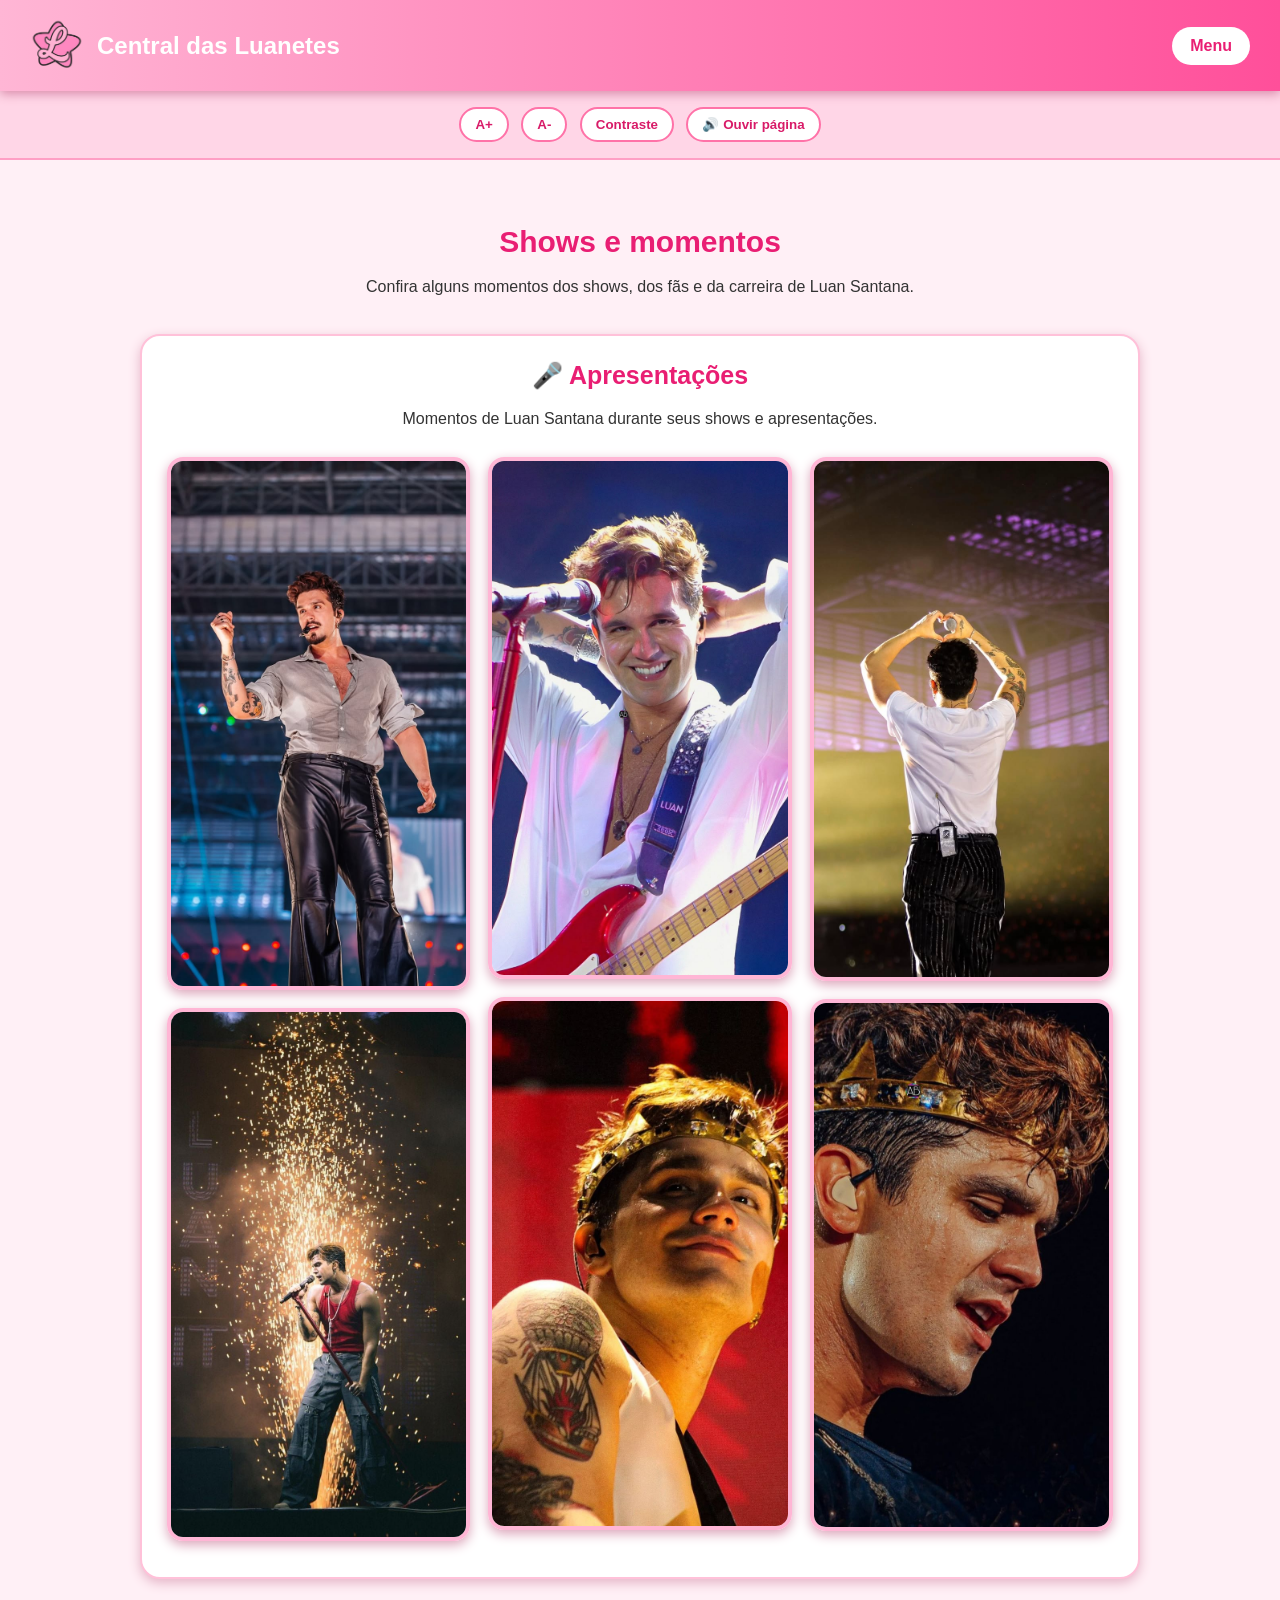
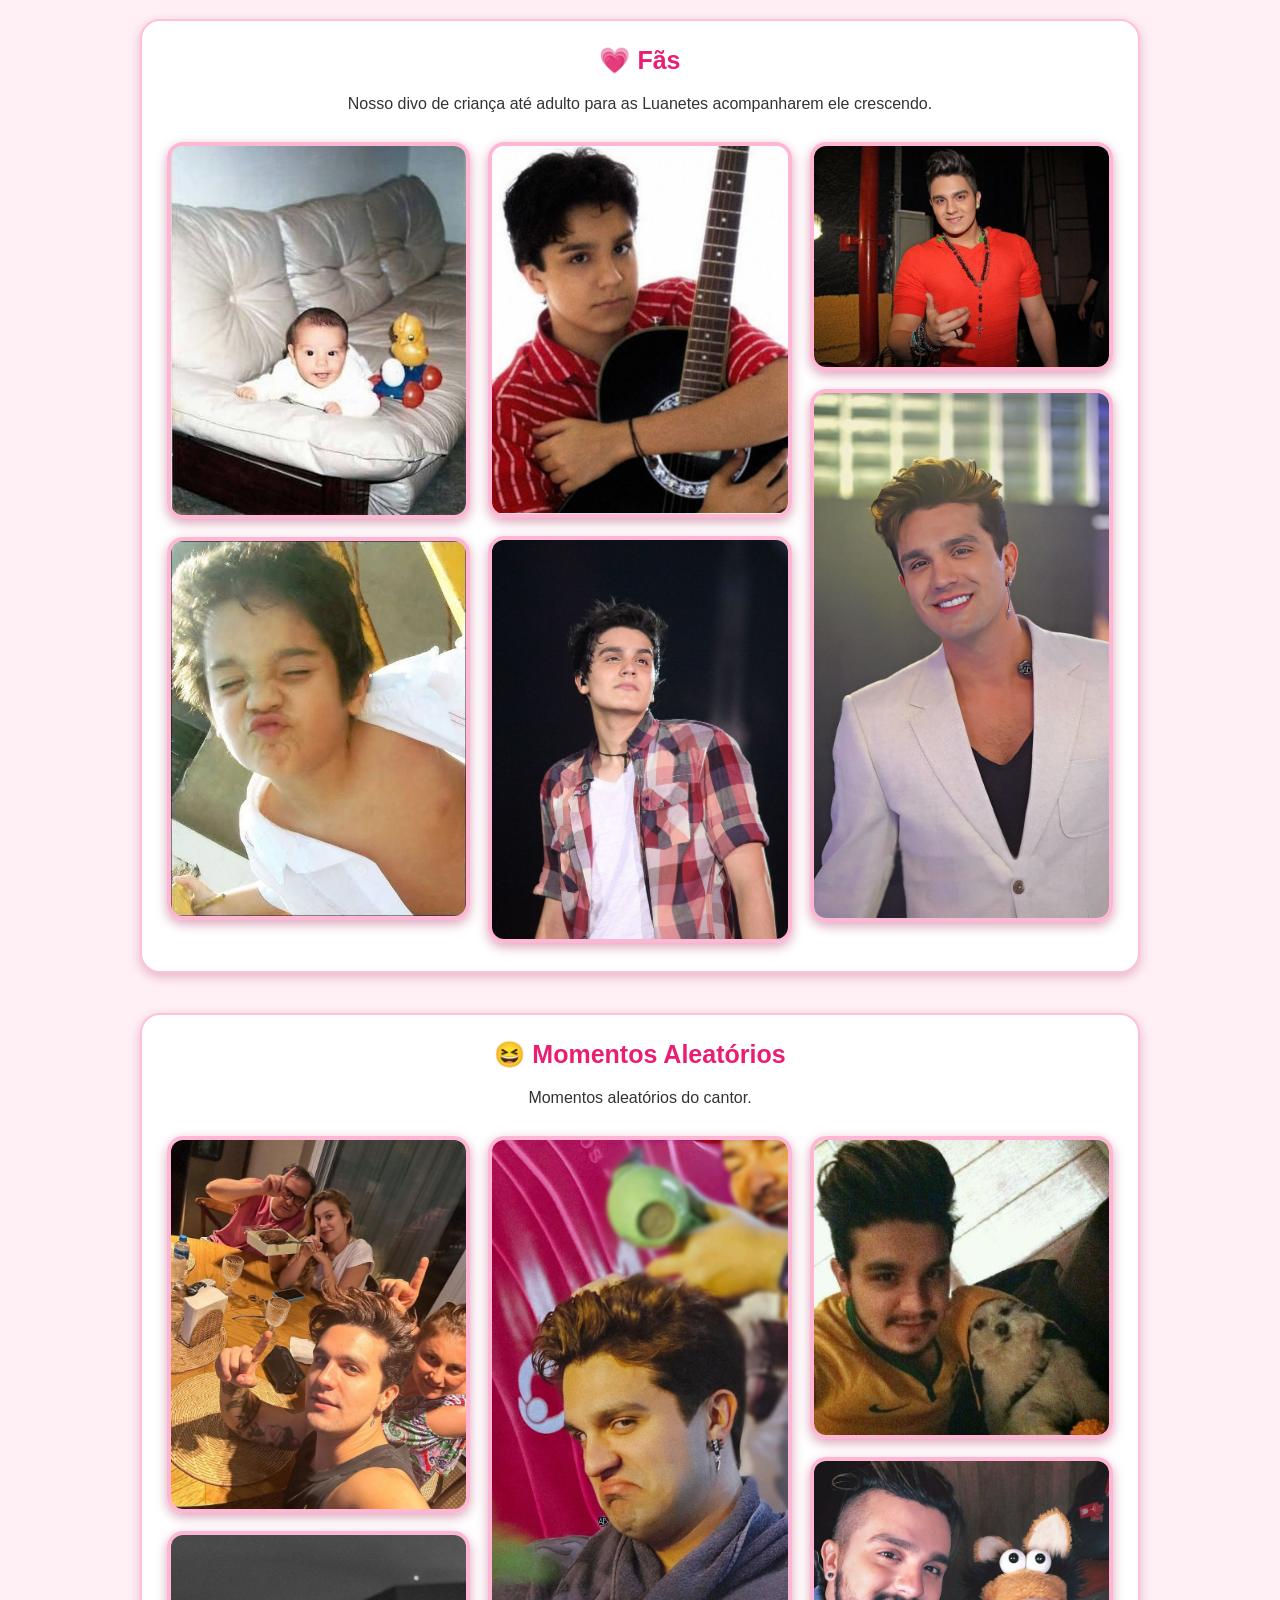
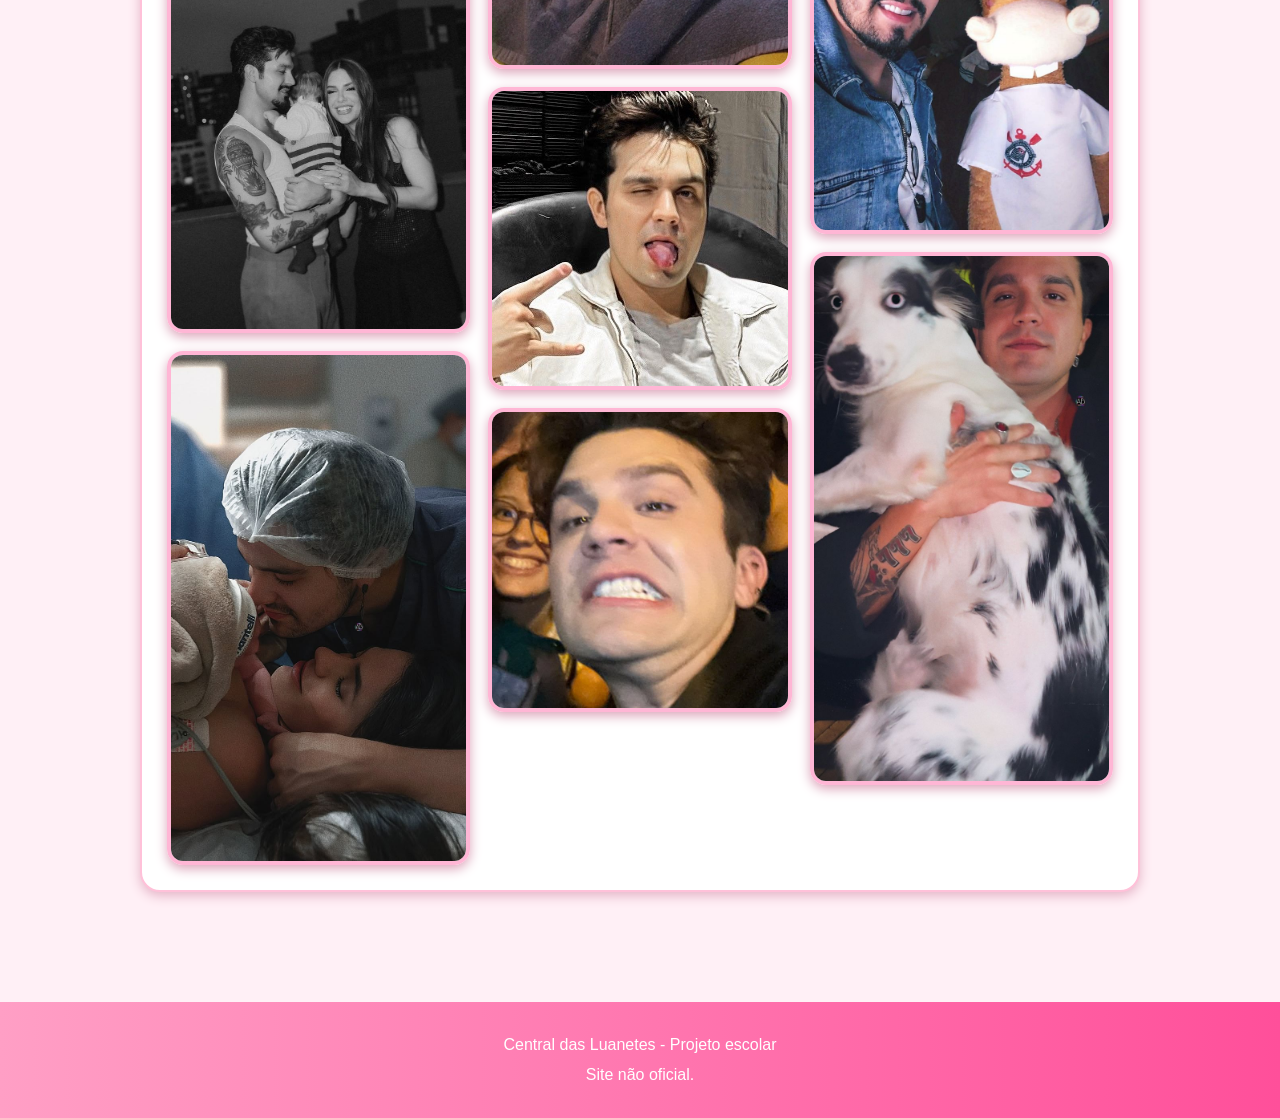
==== galeria.html @ 8901a478 "feat(galeria): add a photo gallery of the singer" ====
<!doctype html>
<html lang="pt-BR">
  <head>
    <meta charset="UTF-8" />
    <meta name="viewport" content="width=device-width, initial-scale=1.0" />
    <title>Shows - Central das Luanetes</title>
    <link rel="stylesheet" href="style.css" />
  </head>

  <body>
    <a class="pular-conteudo" href="#conteudo"> Pular para o conteúdo </a>

    <header>
      <div class="logo">
        <img src="imagens/logo.jpg" alt="Logo da Central das Luanetes" />
        <h1>Central das Luanetes</h1>
      </div>

      <button
        id="btn-menu"
        aria-expanded="false"
        aria-controls="menu-principal"
      >
        Menu
      </button>

      <nav id="menu-principal" class="menu" aria-hidden="true">
        <ul>
          <li><a href="index.html">Início</a></li>
          <li><a href="luan.html">Sobre o Luan</a></li>
          <li><a href="musicas.html">Músicas</a></li>
          <li><a href="videos.html">Vídeos</a></li>
          <li><a href="galeria.html">Galeria</a></li>
          <li><a href="shows.html">Shows</a></li>
        </ul>
      </nav>
    </header>

    <section class="acessibilidade" aria-label="Controles de acessibilidade">
      <button id="aumentar-fonte">A+</button>
      <button id="diminuir-fonte">A-</button>
      <button id="contraste">Contraste</button>
      <button id="narrar">🔊 Ouvir página</button>
    </section>

    <main id="conteudo">
      <h2>Shows e momentos</h2>

      <p class="texto-centralizado">
        Confira alguns momentos dos shows, dos fãs e da carreira de Luan
        Santana.
      </p>

      <section class="secao-galeria">
        <h3>🎤 Apresentações</h3>

        <p>Momentos de Luan Santana durante seus shows e apresentações.</p>

        <div class="galeria-pinterest">
          <img
            src="imagens/apresentacao1.jpg"
            alt="Luan Santana durante uma apresentação"
          />

          <img
            src="imagens/apresentacao2.jpg"
            alt="Luan Santana cantando durante um show"
          />

          <img src="imagens/apresentacao3.jpg" alt="Luan Santana no palco" />

          <img
            src="imagens/apresentacao4.jpg"
            alt="Luan Santana se apresentando para o público"
          />

          <img
            src="imagens/apresentacao5.jpg"
            alt="Luan Santana mostrando coração para o público"
          />

          <img src="imagens/apresentacao6.jpg" alt="Luan Santana de perfil" />
        </div>
      </section>

      <section class="secao-galeria">
        <h3>💗 Fãs</h3>

        <p>
          Nosso divo de criança até adulto para as Luanetes acompanharem ele
          crescendo.
        </p>

        <div class="galeria-pinterest">
          <img src="imagens/fa1.jpg" alt="Luan bebê" />

          <img src="imagens/fa2.jpg" alt="Luan criança" />

          <img src="imagens/fa3.jpg" alt="Luan pré-adolecente" />

          <img src="imagens/fa4.jpg" alt="luan adolecente" />

          <img src="imagens/fa5.jpg" alt="luan jovem adulto" />

          <img src="imagens/fa6.jpg" alt="luan adulto" />
        </div>
      </section>

      <section class="secao-galeria">
        <h3>😆 Momentos Aleatórios</h3>

        <p>Momentos aleatórios do cantor.</p>

        <div class="galeria-pinterest">
          <img src="imagens/aleatorio1.jpg" alt="Luan com a fámilia" />

          <img src="imagens/aleatorio2.jpg" alt="Luan, esposa e filha" />

          <img src="imagens/aleatorio3.jpg" alt="Nascimento da Serena" />

          <img src="imagens/aleatorio4.jpg" alt="Luan aleatório" />

          <img src="imagens/aleatorio5.jpg" alt="Luan aleatório" />

          <img src="imagens/aleatorio6.jpg" alt="Luan aleatório" />

          <img src="imagens/aleatorio7.jpg" alt="Luan aleatório" />

          <img src="imagens/aleatorio8.jpg" alt="Luan aleatório" />

          <img src="imagens/aleatorio9.jpg" alt="Luan aleatório" />
        </div>
      </section>
    </main>

    <footer>
      <p>Central das Luanetes - Projeto escolar</p>
      <p>Site não oficial.</p>
    </footer>

    <script src="script.js"></script>
  </body>
</html>
---- style.css ----
* {
    box-sizing: border-box;
}

html {
    scroll-behavior: smooth;
}

body {
    font-family: Arial, sans-serif;
    margin: 0;
    background-color: #fff0f6;
    color: #333;
    font-size: 16px;
}

header {
    background: linear-gradient(90deg, #ffb6d5, #ff4f9a);
    color: white;
    padding: 18px 30px;
    display: flex;
    align-items: center;
    justify-content: space-between;
    position: relative;
    box-shadow: 0 3px 10px #d98baa;
}

.logo {
    display: flex;
    align-items: center;
    gap: 12px;
}

.logo img {
    width: 55px;
    height: 55px;
    border-radius: 50%;
    object-fit: cover;
}

.logo h1 {
    font-size: 24px;
    margin: 0;
}

#btn-menu {
    background-color: white;
    color: #e91e73;
    border: none;
    border-radius: 20px;
    padding: 10px 18px;
    font-size: 16px;
    font-weight: bold;
    cursor: pointer;
}

#btn-menu:hover {
    background-color: #ffe0ed;
    transform: scale(1.03);
}

.menu {
    display: none;
    position: absolute;
    right: 30px;
    top: 85px;
    background-color: white;
    border: 2px solid #ff8fba;
    border-radius: 12px;
    padding: 10px;
    z-index: 10;
    box-shadow: 0 5px 15px #d9a0b8;
}

.menu.aberto {
    display: block;
}

.menu ul {
    list-style: none;
    margin: 0;
    padding: 0;
}

.menu li {
    margin: 4px 0;
}

.menu a {
    display: block;
    padding: 10px 18px;
    color: #d81b68;
    text-decoration: none;
    font-weight: bold;
    border-radius: 8px;
}

.menu a:hover {
    background-color: #ffd6e7;
}

.acessibilidade {
    background-color: #ffd6e7;
    padding: 12px;
    text-align: center;
    border-bottom: 2px solid #ff9fc5;
}

.acessibilidade button {
    background-color: white;
    color: #d81b68;
    border: 2px solid #ff72a8;
    border-radius: 20px;
    padding: 8px 14px;
    margin: 4px;
    font-weight: bold;
    cursor: pointer;
}

.acessibilidade button:hover {
    background-color: #ff72a8;
    color: white;
}

main {
    max-width: 1050px;
    margin: auto;
    padding: 40px 25px;
}

h2 {
    color: #e91e73;
    text-align: center;
    font-size: 30px;
    margin-bottom: 15px;
}

h3 {
    color: #e91e73;
}

p {
    line-height: 1.6;
}

.inicio {
    text-align: center;
    background-color: white;
    padding: 35px;
    border-radius: 20px;
    box-shadow: 0 4px 15px #e8b6ca;
    margin-bottom: 40px;
}

.inicio h2 {
    color: #e91e73;
}

.inicio img {
    width: 400px;
    max-width: 100%;
    border-radius: 20px;
    border: 5px solid #ffb6d5;
    margin-top: 20px;
}

.cards {
    display: flex;
    justify-content: center;
    gap: 20px;
    flex-wrap: wrap;
}

.card {
    background-color: white;
    width: 210px;
    min-height: 180px;
    padding: 22px;
    border-radius: 18px;
    border: 2px solid #ffc1d9;
    box-shadow: 0 4px 12px #e5b4c7;
    transition: 0.2s;
}

.card:hover {
    transform: translateY(-5px);
    border-color: #ff5c9d;
}

.card h3 {
    margin-top: 0;
}

.card a {
    display: inline-block;
    margin-top: 10px;
    background-color: #ff4f9a;
    color: white;
    text-decoration: none;
    padding: 9px 15px;
    border-radius: 20px;
    font-weight: bold;
}

.card a:hover {
    background-color: #d81b68;
}

.imagem-destaque {
    display: block;
    width: 700px;
    max-width: 100%;
    margin: 25px auto;
    border-radius: 20px;
    border: 5px solid #ffb6d5;
    box-shadow: 0 5px 15px #dba0b9;
}

.texto-centralizado {
    text-align: center;
    max-width: 700px;
    margin: 0 auto 35px;
}

.secao-galeria {
    background-color: white;
    padding: 25px;
    margin-bottom: 40px;
    border-radius: 20px;
    border: 2px solid #ffc1d9;
    box-shadow: 0 4px 12px #e5b4c7;
}

.secao-galeria h3 {
    color: #e91e73;
    text-align: center;
    font-size: 25px;
    margin-top: 0;
    margin-bottom: 8px;
}

.secao-galeria > p {
    text-align: center;
    margin-bottom: 25px;
}

.galeria-pinterest {
    columns: 3 220px;
    column-gap: 18px;
}

.galeria-pinterest img {
    width: 100%;
    height: auto;
    display: block;
    margin-bottom: 18px;
    border-radius: 16px;
    border: 4px solid #ffb6d5;
    box-shadow: 0 4px 12px #dca5ba;
    break-inside: avoid;
    transition: 0.2s;
}

.galeria-pinterest img:hover {
    transform: scale(1.02);
    border-color: #ff4f9a;
    box-shadow: 0 6px 15px #d98baa;
}

.video {
    max-width: 750px;
    margin: 30px auto;
}

.video iframe {
    width: 100%;
    height: 420px;
    border: 5px solid #ffb6d5;
    border-radius: 18px;
}

a {
    color: #d81b68;
}

a:hover {
    color: #ff1f7a;
}

button:focus,
a:focus {
    outline: 3px solid #000;
    outline-offset: 3px;
}

.pular-conteudo {
    position: absolute;
    left: -9999px;
}

.pular-conteudo:focus {
    left: 10px;
    top: 10px;
    background-color: white;
    color: #000;
    padding: 10px;
    border: 2px solid #000;
    z-index: 100;
}

footer {
    background: linear-gradient(90deg, #ff9fc5, #ff4f9a);
    color: white;
    text-align: center;
    padding: 25px;
    margin-top: 30px;
}

footer p {
    margin: 5px;
}

body.alto-contraste {
    background-color: #000;
    color: #fff;
}

body.alto-contraste header {
    background: #000;
    border-bottom: 3px solid #fff;
}

body.alto-contraste h2,
body.alto-contraste h3 {
    color: #ffff00;
}

body.alto-contraste .inicio,
body.alto-contraste .card {
    background-color: #000;
    color: #fff;
    border: 2px solid #fff;
}

body.alto-contraste a {
    color: #ffff00;
}

body.alto-contraste .acessibilidade {
    background-color: #000;
    border-bottom: 2px solid #fff;
}

body.alto-contraste .acessibilidade button {
    background-color: #000;
    color: #fff;
    border: 2px solid #fff;
}

body.alto-contraste footer {
    background: #000;
    border-top: 2px solid #fff;
}
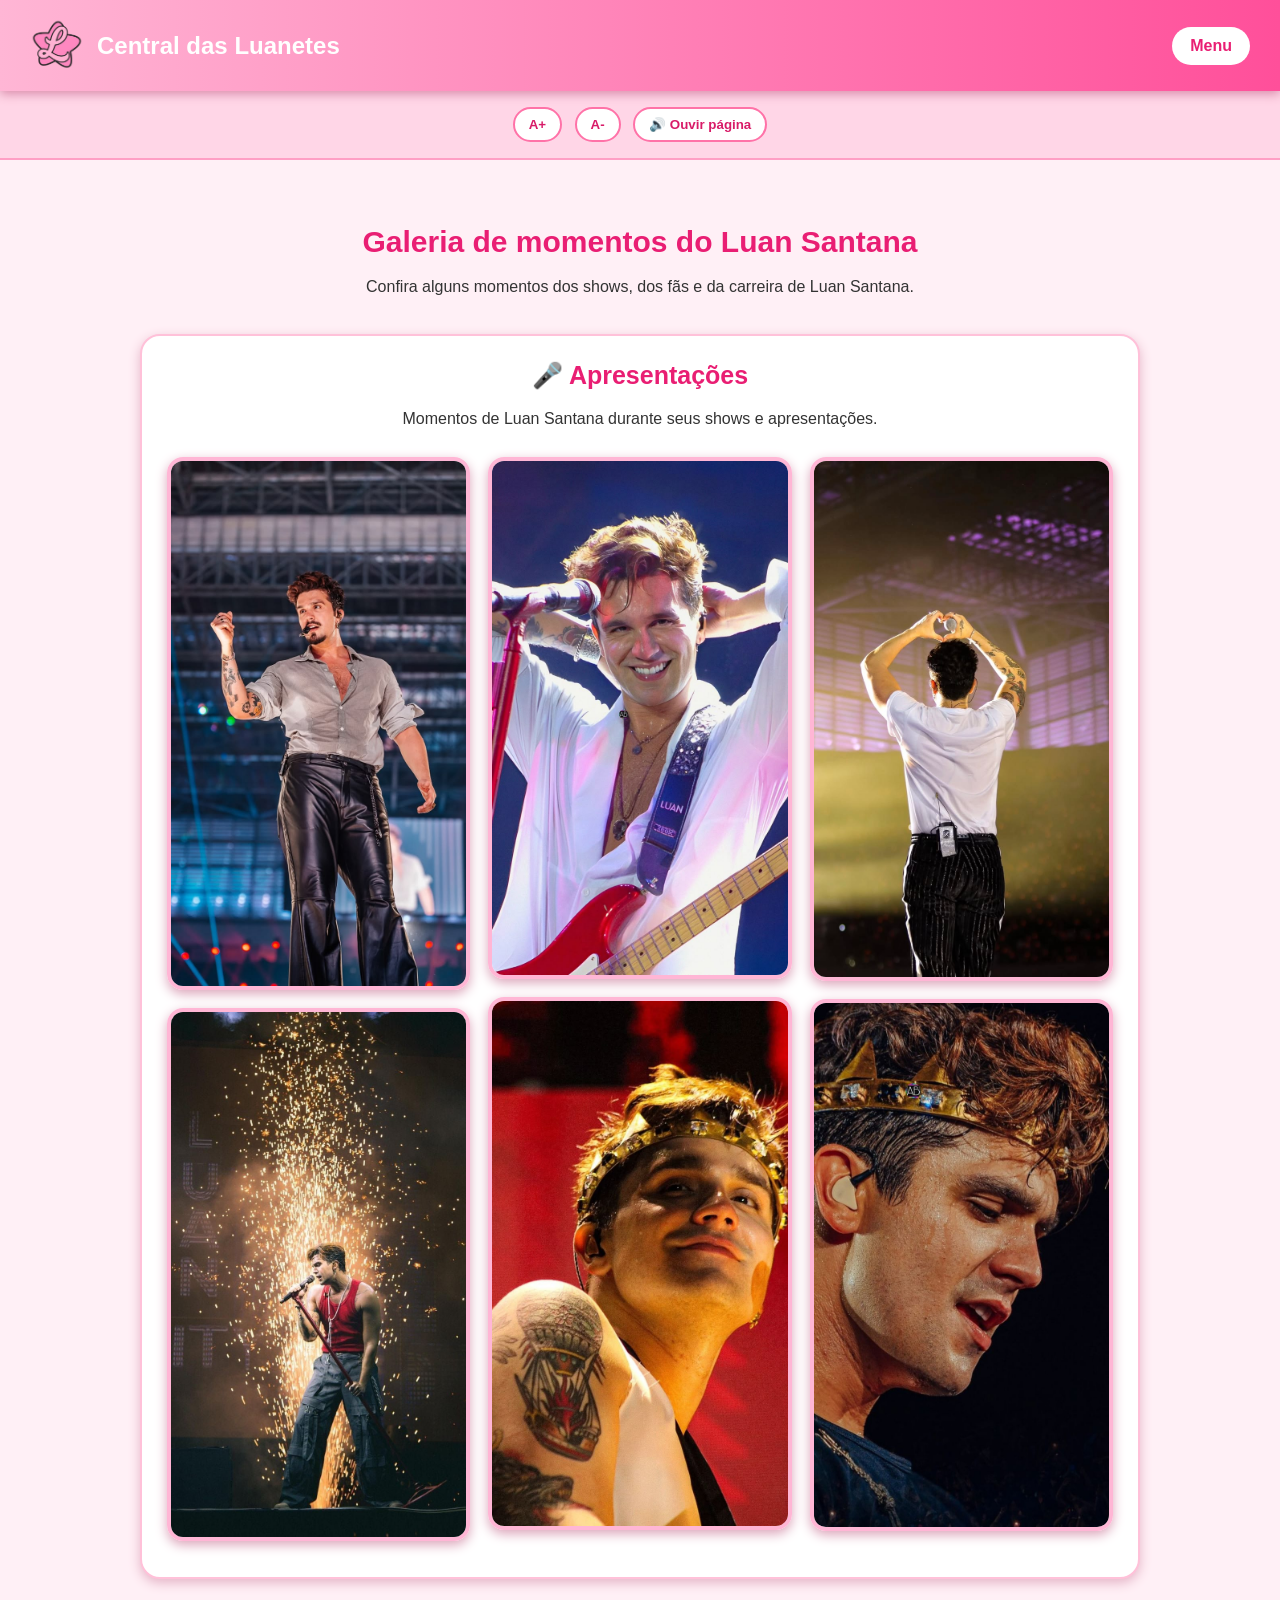
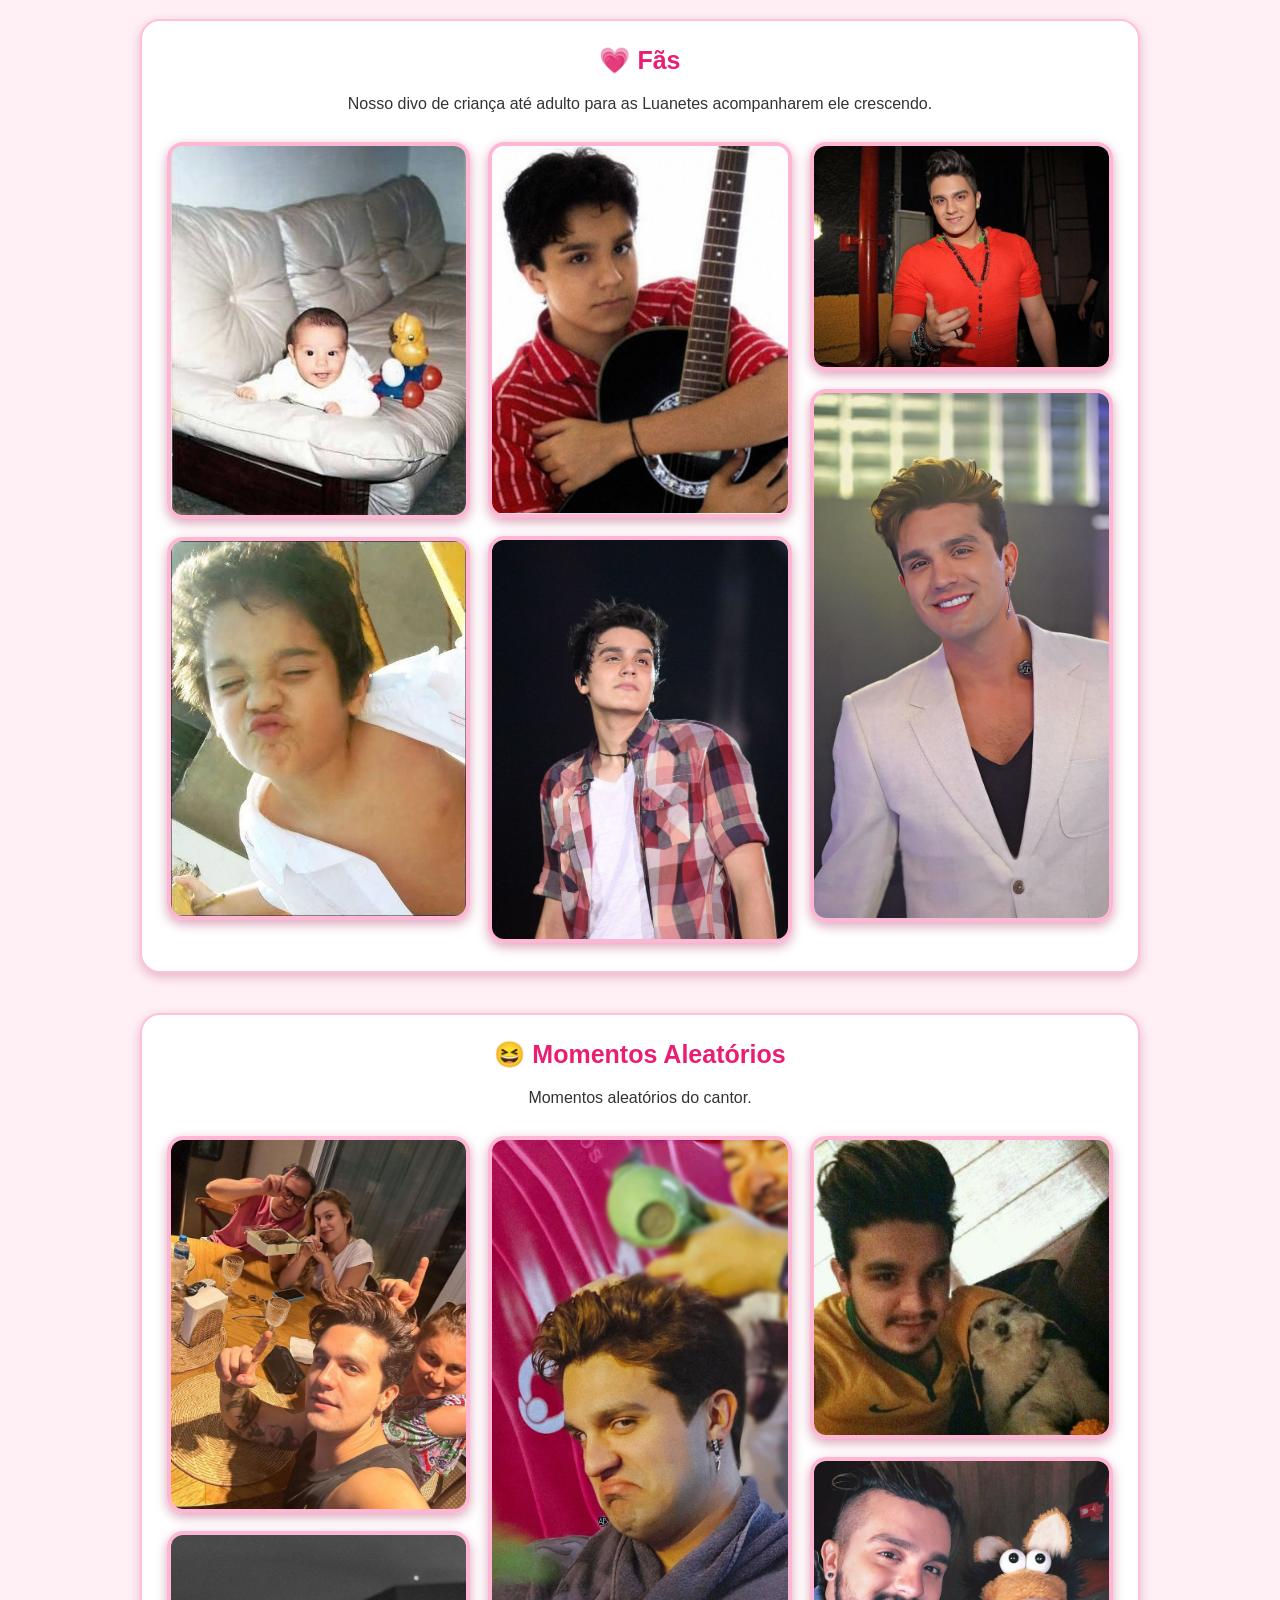
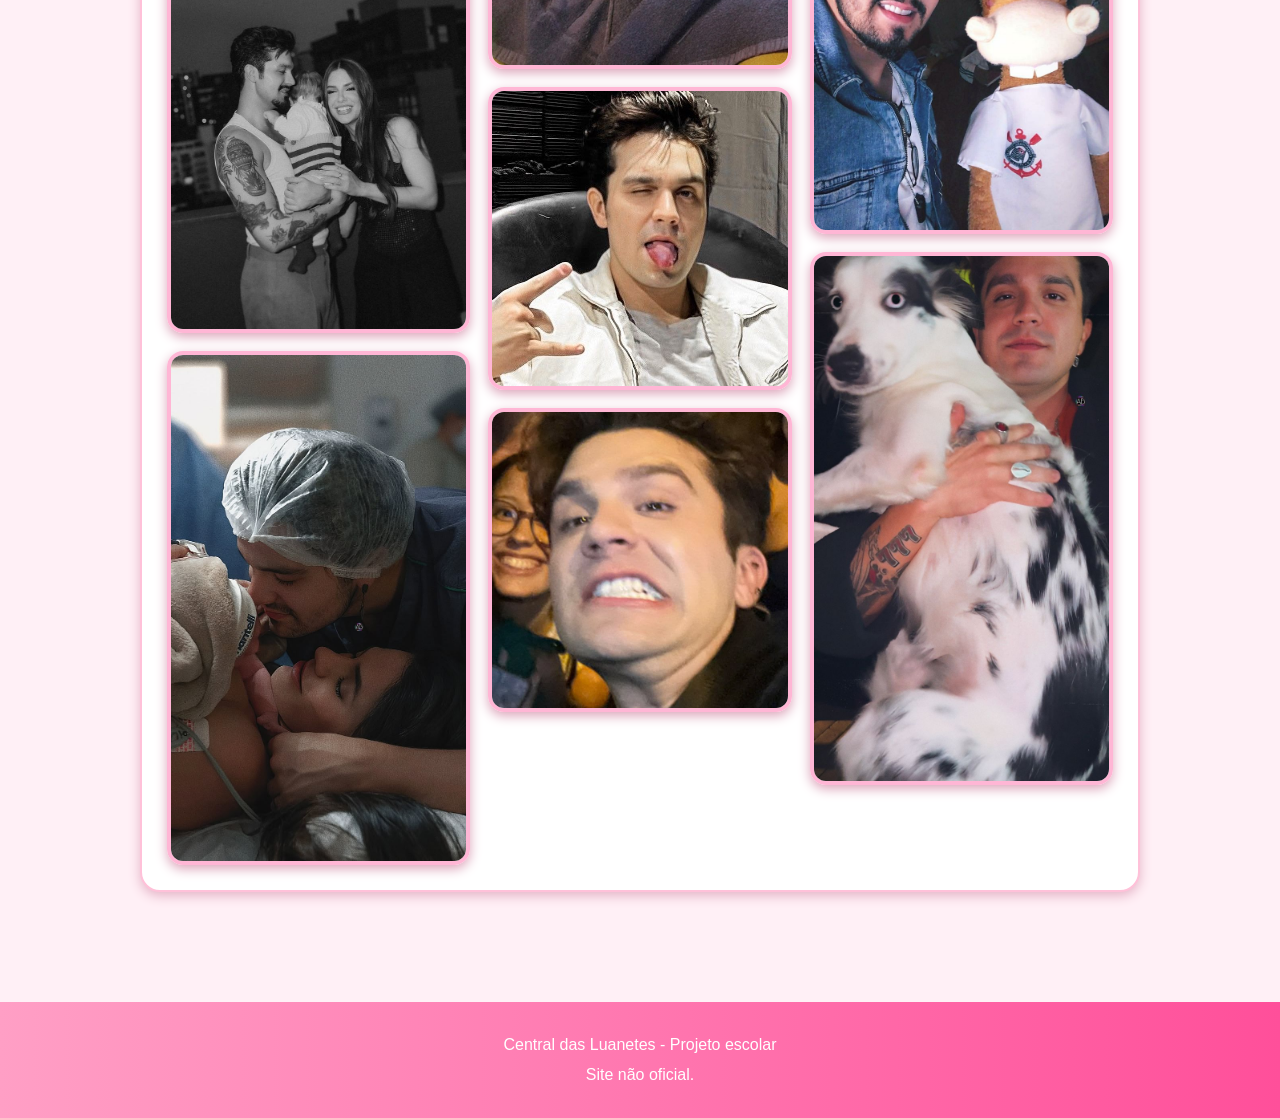
==== commit aa569f66: "fix(header): fix the header" ====
--- a/galeria.html
+++ b/galeria.html
@@ -39,12 +39,11 @@
     <section class="acessibilidade" aria-label="Controles de acessibilidade">
       <button id="aumentar-fonte">A+</button>
       <button id="diminuir-fonte">A-</button>
-      <button id="contraste">Contraste</button>
       <button id="narrar">🔊 Ouvir página</button>
     </section>
 
     <main id="conteudo">
-      <h2>Shows e momentos</h2>
+      <h2>Galeria de momentos do Luan Santana</h2>
 
       <p class="texto-centralizado">
         Confira alguns momentos dos shows, dos fãs e da carreira de Luan
--- a/style.css
+++ b/style.css
@@ -360,4 +360,112 @@
 body.alto-contraste footer {
     background: #000;
     border-top: 2px solid #fff;
+}
+
+.texto-centralizado {
+    text-align: center;
+    max-width: 700px;
+    margin: 0 auto 35px;
+}
+
+.mes-agenda {
+    margin-bottom: 45px;
+}
+
+.mes-agenda h3 {
+    color: #e91e73;
+    font-size: 24px;
+    margin-bottom: 20px;
+    border-bottom: 2px solid #ffb6d5;
+    padding-bottom: 8px;
+}
+
+.container-shows {
+    display: flex;
+    flex-direction: column;
+    gap: 0;
+}
+
+.show-container {
+    display: flex;
+    align-items: center;
+
+    padding: 18px 10px;
+
+    background-color: transparent;
+
+    border: none;
+    border-bottom: 1px solid #ffd1e2;
+
+    box-shadow: none;
+
+    width: 100%;
+
+    transition: 0.2s;
+}
+
+.show-container:hover {
+    background-color: #fff0f6;
+    transform: none;
+}
+
+.data-show {
+    width: 65px;
+    min-width: 65px;
+
+    text-align: center;
+
+    border-right: 2px solid #ffb6d5;
+
+    padding-right: 15px;
+    margin-right: 20px;
+
+    color: #d81b68;
+}
+
+.data-show strong {
+    display: block;
+    font-size: 28px;
+    line-height: 1;
+}
+
+.data-show span {
+    display: block;
+    font-size: 11px;
+    font-weight: bold;
+    margin-top: 5px;
+    letter-spacing: 1px;
+}
+
+.info-show h4 {
+    color: #d81b68;
+    font-size: 19px;
+    margin: 0 0 7px;
+}
+
+.info-show p {
+    margin: 3px 0;
+    font-size: 14px;
+}
+
+.aviso-agenda {
+    background-color: #ffd6e7;
+
+    border-left: 6px solid #ff4f9a;
+
+    padding: 20px;
+
+    border-radius: 12px;
+
+    margin-top: 20px;
+    margin-bottom: 30px;
+}
+
+.aviso-agenda strong {
+    color: #d81b68;
+    font-size: 18px;
+}
+
+.aviso-agenda p {
+    margin-bottom: 0;
 }
